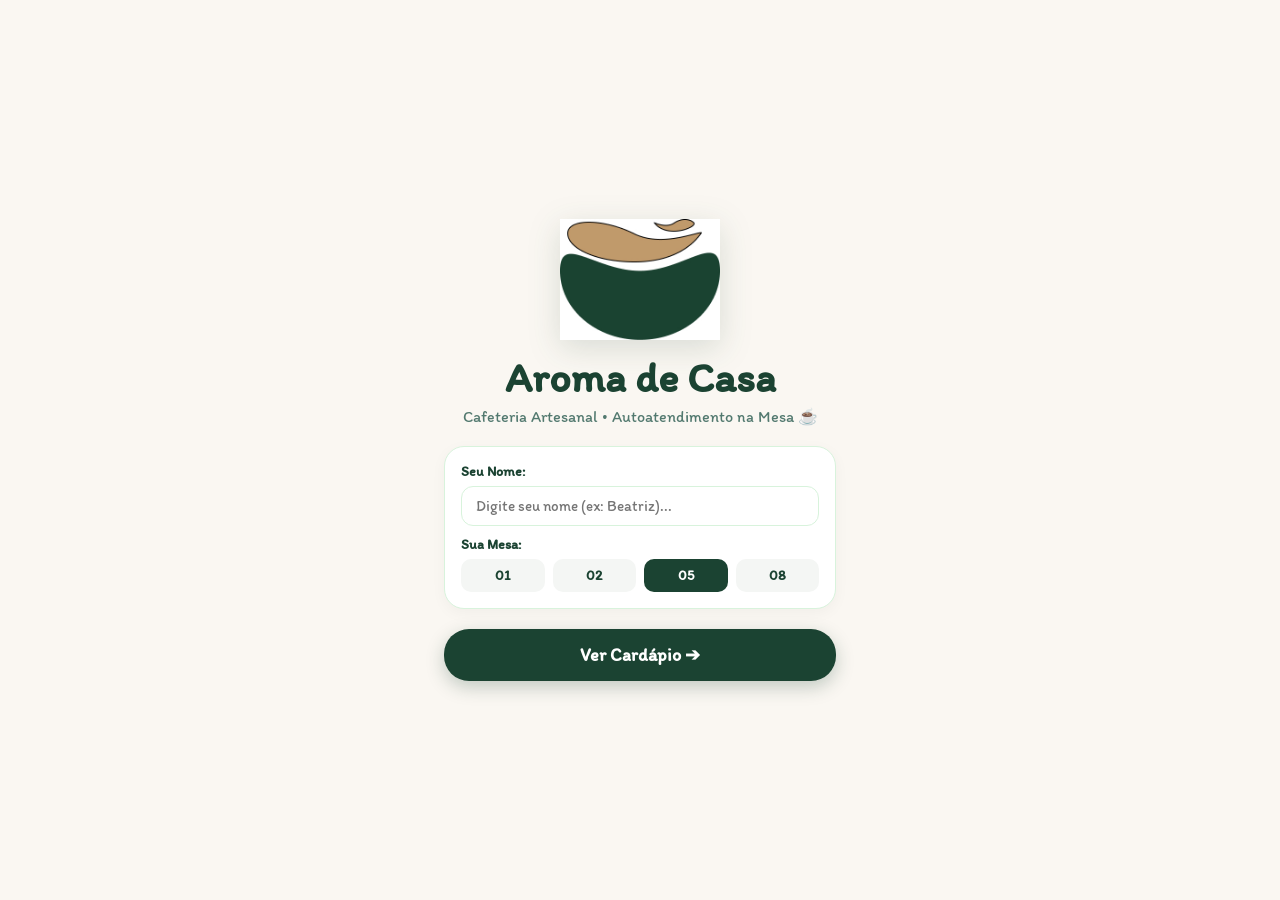
==== index.html @ a1bc36d7 "Add files via upload" ====
<!DOCTYPE html>
<html lang="pt-BR">
<head>
    <meta charset="UTF-8">
    <meta http-equiv="refresh" content="0; url=coffee.html">
    <title>Redirecionando...</title>
</head>
<body>
    <script>window.location.href = "coffee.html";</script>
</body>
</html>
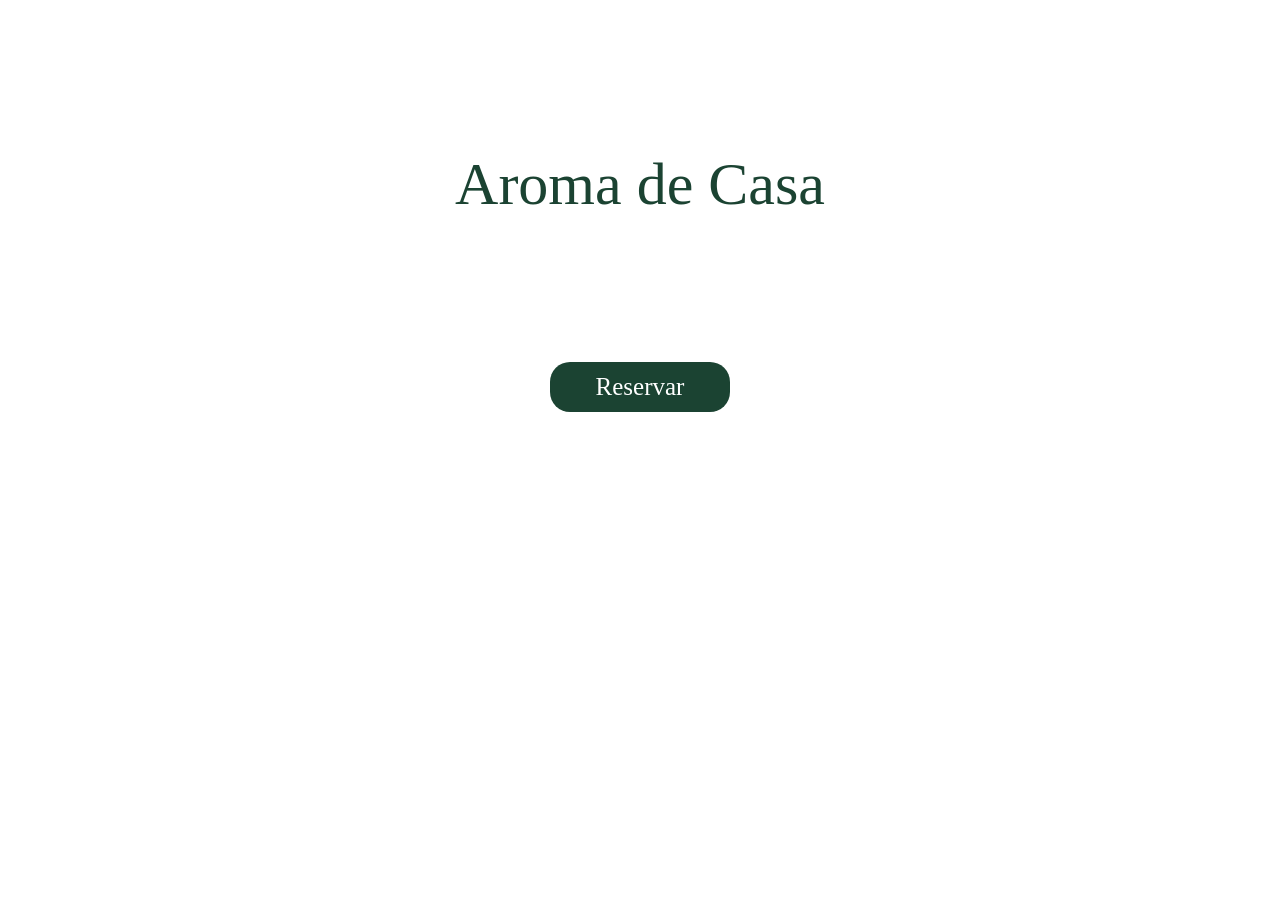
==== commit 52a4c772: "Redirect from coffee.html to begin.html" ====
--- a/index.html
+++ b/index.html
@@ -2,10 +2,10 @@
 <html lang="pt-BR">
 <head>
     <meta charset="UTF-8">
-    <meta http-equiv="refresh" content="0; url=coffee.html">
+    <meta http-equiv="refresh" content="0; url=begin.html">
     <title>Redirecionando...</title>
 </head>
 <body>
-    <script>window.location.href = "coffee.html";</script>
+    <script>window.location.href = "begin.html";</script>
 </body>
 </html>
